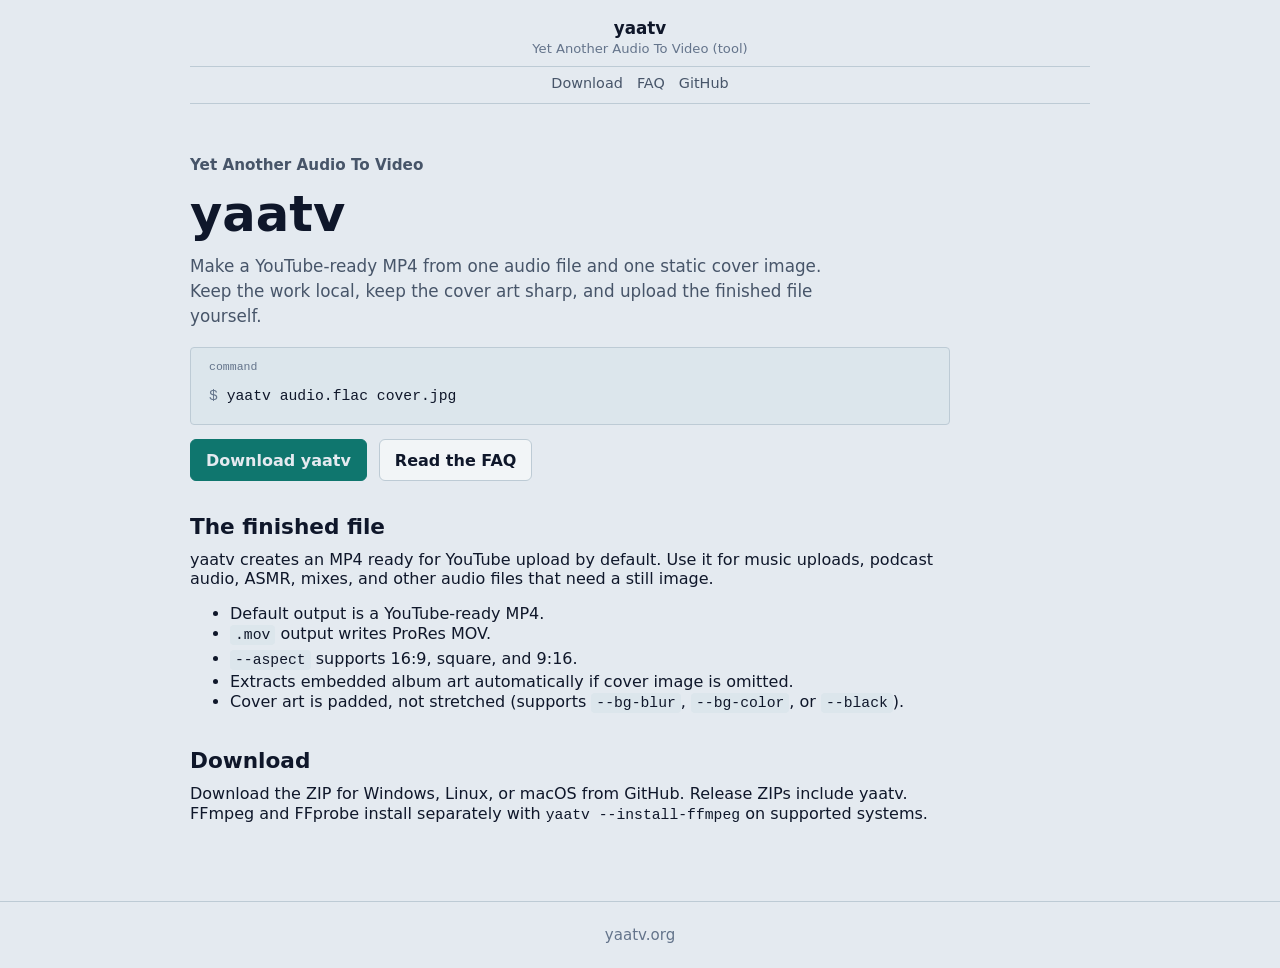
==== docs/index.html @ 875db694 "docs: update website styling and FAQ documentation" ====
<!doctype html>
<html lang="en">
  <head>
    <meta charset="utf-8">
    <meta name="viewport" content="width=device-width, initial-scale=1">
    <meta
      name="description"
      content="yaatv makes a YouTube-ready MP4 from one audio file and one static cover image for music, ASMR, podcasts, and other audio uploads."
    <meta name="theme-color" media="(prefers-color-scheme: light)" content="#e4eaf0">
    <meta name="theme-color" media="(prefers-color-scheme: dark)" content="#101a28">
    <meta property="og:site_name" content="yaatv">
    <meta property="og:type" content="website">
    <meta property="og:url" content="https://yaatv.org/">
    <meta property="og:title" content="yaatv - Yet Another Audio To Video">
    <meta property="og:description" content="Make a YouTube-ready MP4 from one audio file and one static cover image.">
    <meta property="og:image" content="https://yaatv.org/docs-assets/yaatv-sample.jpg">
    <meta property="og:image:alt" content="A static-image MP4 generated by yaatv.">
    <meta name="twitter:card" content="summary_large_image">
    <meta name="twitter:title" content="yaatv - Yet Another Audio To Video">
    <meta name="twitter:description" content="Make a YouTube-ready MP4 from one audio file and one static cover image.">
    <meta name="twitter:image" content="https://yaatv.org/docs-assets/yaatv-sample.jpg">
    <title>yaatv - Yet Another Audio To Video</title>
    <link rel="stylesheet" href="styles.css">
    <script type="application/ld+json">
      {
        "@context": "https://schema.org",
        "@graph": [
          {
            "@type": "WebSite",
            "@id": "https://yaatv.org/#website",
            "name": "yaatv",
            "alternateName": "Yet Another Audio To Video",
            "url": "https://yaatv.org/"
          },
          {
            "@type": "SoftwareApplication",
            "@id": "https://yaatv.org/#software",
            "name": "yaatv",
            "alternateName": "Yet Another Audio To Video",
            "description": "yaatv makes a YouTube-ready MP4 from one audio file and one static cover image.",
            "url": "https://yaatv.org/",
            "codeRepository": "https://github.com/yaatv/yaatv",
            "downloadUrl": "https://github.com/yaatv/yaatv/releases/latest",
            "license": "https://github.com/yaatv/yaatv/blob/main/LICENSE",
            "applicationCategory": "MultimediaApplication",
            "operatingSystem": [
              "Windows x64",
              "Linux x64",
              "macOS x64",
              "macOS arm64"
            ],
            "softwareRequirements": "FFmpeg and FFprobe",
            "image": "https://yaatv.org/docs-assets/yaatv-sample.jpg"
          }
        ]
      }
    </script>
  </head>
  <body>
    <header class="site-header">
      <a class="brand" href="#top" aria-label="yaatv home">
        <span class="brand-name">yaatv</span>
        <span class="brand-description">Yet Another Audio To Video (tool)</span>
      </a>
      <nav class="site-nav" aria-label="Primary">
        <a href="download/">Download</a>
        <a href="faq/">FAQ</a>
        <a href="https://github.com/yaatv/yaatv">GitHub</a>
      </nav>
    </header>

    <main id="top">
      <section class="plain-page" aria-labelledby="hero-title">
        <p class="project-label">Yet Another Audio To Video</p>
        <h1 id="hero-title">yaatv</h1>
        <p class="lead">
          Make a YouTube-ready MP4 from one audio file and one static cover image. Keep the work local, keep the cover
          art sharp, and upload the finished file yourself.
        </p>
        <pre class="command" aria-label="Command"><code><span class="prompt">$</span> yaatv audio.flac cover.jpg</code></pre>
        <div class="actions" role="group" aria-label="Primary actions">
          <a class="button button-primary" href="download/">Download yaatv</a>
          <a class="button" href="faq/">Read the FAQ</a>
        </div>

        <h2>The finished file</h2>
        <p>
          yaatv creates an MP4 ready for YouTube upload by default. Use it for music uploads, podcast audio, ASMR,
          mixes, and other audio files that need a still image.
        </p>
        <ul>
          <li>Default output is a YouTube-ready MP4.</li>
          <li><code>.mov</code> output writes ProRes MOV.</li>
          <li><code>--aspect</code> supports 16:9, square, and 9:16.</li>
          <li>Extracts embedded album art automatically if cover image is omitted.</li>
          <li>Cover art is padded, not stretched (supports <code>--bg-blur</code>, <code>--bg-color</code>, or <code>--black</code>).</li>
        </ul>

        <h2>Download</h2>
        <p>
          Download the ZIP for Windows, Linux, or macOS from GitHub. Release ZIPs include yaatv. FFmpeg and FFprobe
          install separately with <code>yaatv --install-ffmpeg</code> on supported systems.
        </p>
      </section>
    </main>

    <footer class="site-footer">
      <span>yaatv.org</span>
    </footer>
  </body>
</html>
---- docs/styles.css ----
:root {
  color-scheme: dark;
  --bg: #101a28;
  --surface: #1d2c3c;
  --surface-soft: #243547;
  --text: #e6edf3;
  --muted: #b5c6d5;
  --subtle: #849cb0;
  --line: #40576a;
  --code-bg: #0b131e;
  --code-text: #e6edf3;
  --accent: #5eead4;
  --accent-strong: #99f6e4;
  --link: #5eead4;
  font-family: "Source Sans 3", "Source Sans Pro", ui-sans-serif, system-ui, -apple-system, BlinkMacSystemFont, "Segoe UI", sans-serif;
}

@media (prefers-color-scheme: light) {
  :root {
    color-scheme: light;
    --bg: #e4eaf0;
    --surface: #f2f5f7;
    --surface-soft: #dce6ec;
    --text: #0f172a;
    --muted: #475569;
    --subtle: #64748b;
    --line: #bdcbd5;
    --code-bg: #dce6ec;
    --code-text: #0f172a;
    --accent: #0f766e;
    --accent-strong: #115e59;
    --link: #0f766e;
  }
}

* {
  box-sizing: border-box;
}

body {
  margin: 0;
  background: var(--bg);
  color: var(--text);
}

a {
  color: var(--link);
  text-decoration-thickness: 1px;
  text-underline-offset: 3px;
}

.site-header {
  z-index: 10;
  display: grid;
  grid-template-columns: 1fr;
  gap: 10px;
  width: min(900px, calc(100% - 40px));
  margin: 0 auto;
  padding: 18px 0 12px;
  background: var(--bg);
  border-bottom: 1px solid var(--line);
}

.brand {
  display: grid;
  gap: 3px;
  justify-self: center;
  justify-items: center;
  color: var(--text);
  text-align: center;
  text-decoration: none;
}

.brand-name {
  font-size: 1.05rem;
  font-weight: 750;
  letter-spacing: 0;
}

.brand-description {
  color: var(--subtle);
  font-size: 0.82rem;
  font-weight: 500;
  letter-spacing: 0;
}

.site-nav {
  display: flex;
  align-items: center;
  flex-wrap: wrap;
  justify-content: center;
  gap: 14px;
  padding-top: 8px;
  border-top: 1px solid var(--line);
  font-size: 0.9rem;
}

.site-nav a {
  color: var(--muted);
  text-decoration: none;
  white-space: nowrap;
}

.site-nav a:hover {
  color: var(--text);
}

main {
  width: min(900px, calc(100% - 40px));
  margin: 0 auto;
}

.plain-page {
  max-width: 760px;
  padding: 52px 0 58px;
}

.page-hero {
  max-width: 760px;
  padding: 64px 0 48px;
}

.project-label {
  margin: 0 0 16px;
  color: var(--muted);
  font-size: 0.95rem;
  font-weight: 700;
}

h1,
h2,
p {
  margin-top: 0;
}

h1 {
  max-width: 680px;
  margin-bottom: 14px;
  font-size: 3.1rem;
  line-height: 1;
  letter-spacing: 0;
}

h2 {
  margin: 34px 0 10px;
  font-size: 1.35rem;
  line-height: 1.15;
  letter-spacing: 0;
}

.lead {
  max-width: 640px;
  margin-bottom: 18px;
  color: var(--muted);
  font-size: 1.05rem;
  line-height: 1.5;
}

.actions {
  display: flex;
  flex-wrap: wrap;
  gap: 12px;
  margin-bottom: 20px;
}

.command + .actions {
  margin-top: 14px;
}

.button {
  display: inline-flex;
  min-height: 42px;
  align-items: center;
  justify-content: center;
  padding: 10px 15px;
  border: 1px solid var(--line);
  border-radius: 6px;
  background: var(--surface);
  color: var(--text);
  font-weight: 650;
  text-decoration: none;
}

.button:hover {
  border-color: var(--accent);
}

.button-primary {
  border-color: var(--accent);
  background: var(--accent);
  color: var(--bg);
}

.button-primary:hover {
  border-color: var(--accent-strong);
  background: var(--accent-strong);
}

.command {
  position: relative;
  margin: 0;
  padding: 36px 18px 16px;
  overflow-x: auto;
  border: 1px solid var(--line);
  border-radius: 4px;
  background: var(--code-bg);
  color: var(--code-text);
}

.command::before {
  position: absolute;
  top: 12px;
  left: 18px;
  color: var(--subtle);
  font-family: ui-monospace, "SFMono-Regular", Consolas, "Liberation Mono", monospace;
  font-size: 0.72rem;
  letter-spacing: 0;
  text-transform: lowercase;
  content: "command";
}

code {
  font-family: ui-monospace, "SFMono-Regular", Consolas, "Liberation Mono", monospace;
  font-size: 0.92rem;
  line-height: 1.65;
}

p code {
  white-space: nowrap;
}

pre code {
  display: block;
  color: var(--code-text);
  white-space: pre;
}

.command .prompt {
  color: var(--subtle);
}

td code,
li code {
  padding: 2px 5px;
  border-radius: 4px;
  background: var(--surface-soft);
  color: var(--text);
}

td code {
  white-space: nowrap;
}

.section {
  padding: 42px 0;
  border-top: 1px solid var(--line);
}

.section-header {
  max-width: 720px;
  margin-bottom: 22px;
}

.section-header p,
.note {
  color: var(--muted);
  line-height: 1.65;
}

.two-column {
  display: grid;
  grid-template-columns: minmax(0, 0.9fr) minmax(320px, 1.1fr);
  gap: 42px;
  align-items: start;
}

.table-wrap {
  overflow-x: auto;
  border: 1px solid var(--line);
  border-radius: 8px;
  background: var(--surface);
}

table {
  width: 100%;
  border-collapse: collapse;
}

th,
td {
  padding: 14px 16px;
  border-bottom: 1px solid var(--line);
  text-align: left;
  vertical-align: top;
}

th {
  background: var(--surface-soft);
  color: var(--text);
  font-size: 0.92rem;
  font-weight: 700;
}

td {
  color: var(--muted);
}

tbody tr:last-child td {
  border-bottom: 0;
}

.note {
  margin: 16px 0 0;
}

.faq-list {
  display: grid;
  gap: 26px;
}

.faq-item {
  max-width: 820px;
}

.faq-item h2 {
  font-size: 1.35rem;
}

.faq-item p {
  color: var(--muted);
  line-height: 1.65;
}

.site-footer {
  display: flex;
  flex-wrap: wrap;
  justify-content: center;
  gap: 16px 28px;
  padding: 24px 32px;
  border-top: 1px solid var(--line);
  color: var(--subtle);
  font-size: 0.94rem;
}

@media (max-width: 860px) {
  .site-header {
    width: min(100% - 32px, 680px);
    padding: 16px 0 12px;
  }

  .site-nav {
    gap: 12px;
  }

  main {
    width: min(100% - 32px, 680px);
  }

  .two-column {
    grid-template-columns: 1fr;
  }

  .plain-page {
    padding: 42px 0 48px;
  }

  .page-hero {
    padding: 46px 0 38px;
  }

  h1 {
    font-size: 2.8rem;
  }
}

@media (max-width: 640px) {
  .site-header {
    width: min(100% - 20px, 680px);
    padding: 14px 0 10px;
  }

  .brand-name {
    font-size: 0.95rem;
  }

  .brand-description {
    font-size: 0.78rem;
  }

  .site-nav {
    gap: 10px;
    font-size: 0.85rem;
  }

  main {
    width: min(100% - 20px, 680px);
  }

  .plain-page {
    padding: 30px 0 36px;
  }

  .page-hero {
    padding: 28px 0 30px;
  }

  h1 {
    font-size: 2.5rem;
  }

  .lead {
    font-size: 1rem;
    line-height: 1.5;
  }

  .button {
    width: 100%;
  }

  .command {
    padding: 34px 14px 12px;
    font-size: 0.82rem;
  }

  code {
    font-size: 0.82rem;
  }

  .section {
    padding: 28px 0;
  }

  th,
  td {
    padding: 10px 8px;
    font-size: 0.88rem;
  }

  td code,
  li code {
    font-size: 0.78rem;
  }

  .site-footer {
    padding: 18px 16px;
    font-size: 0.85rem;
    gap: 12px 18px;
  }
}

@media (max-width: 400px) {
  .site-header {
    width: min(100% - 16px, 680px);
    padding: 12px 0 10px;
  }

  .brand-name {
    font-size: 0.9rem;
  }

  .brand-description {
    font-size: 0.74rem;
  }

  .site-nav {
    font-size: 0.8rem;
    gap: 8px 10px;
  }

  main {
    width: min(100% - 16px, 680px);
  }

  h1 {
    font-size: 2rem;
  }

  .lead {
    font-size: 0.94rem;
  }

  .command {
    padding: 32px 12px 10px;
    font-size: 0.78rem;
  }

  code {
    font-size: 0.78rem;
  }

  .section {
    padding: 22px 0;
  }

}
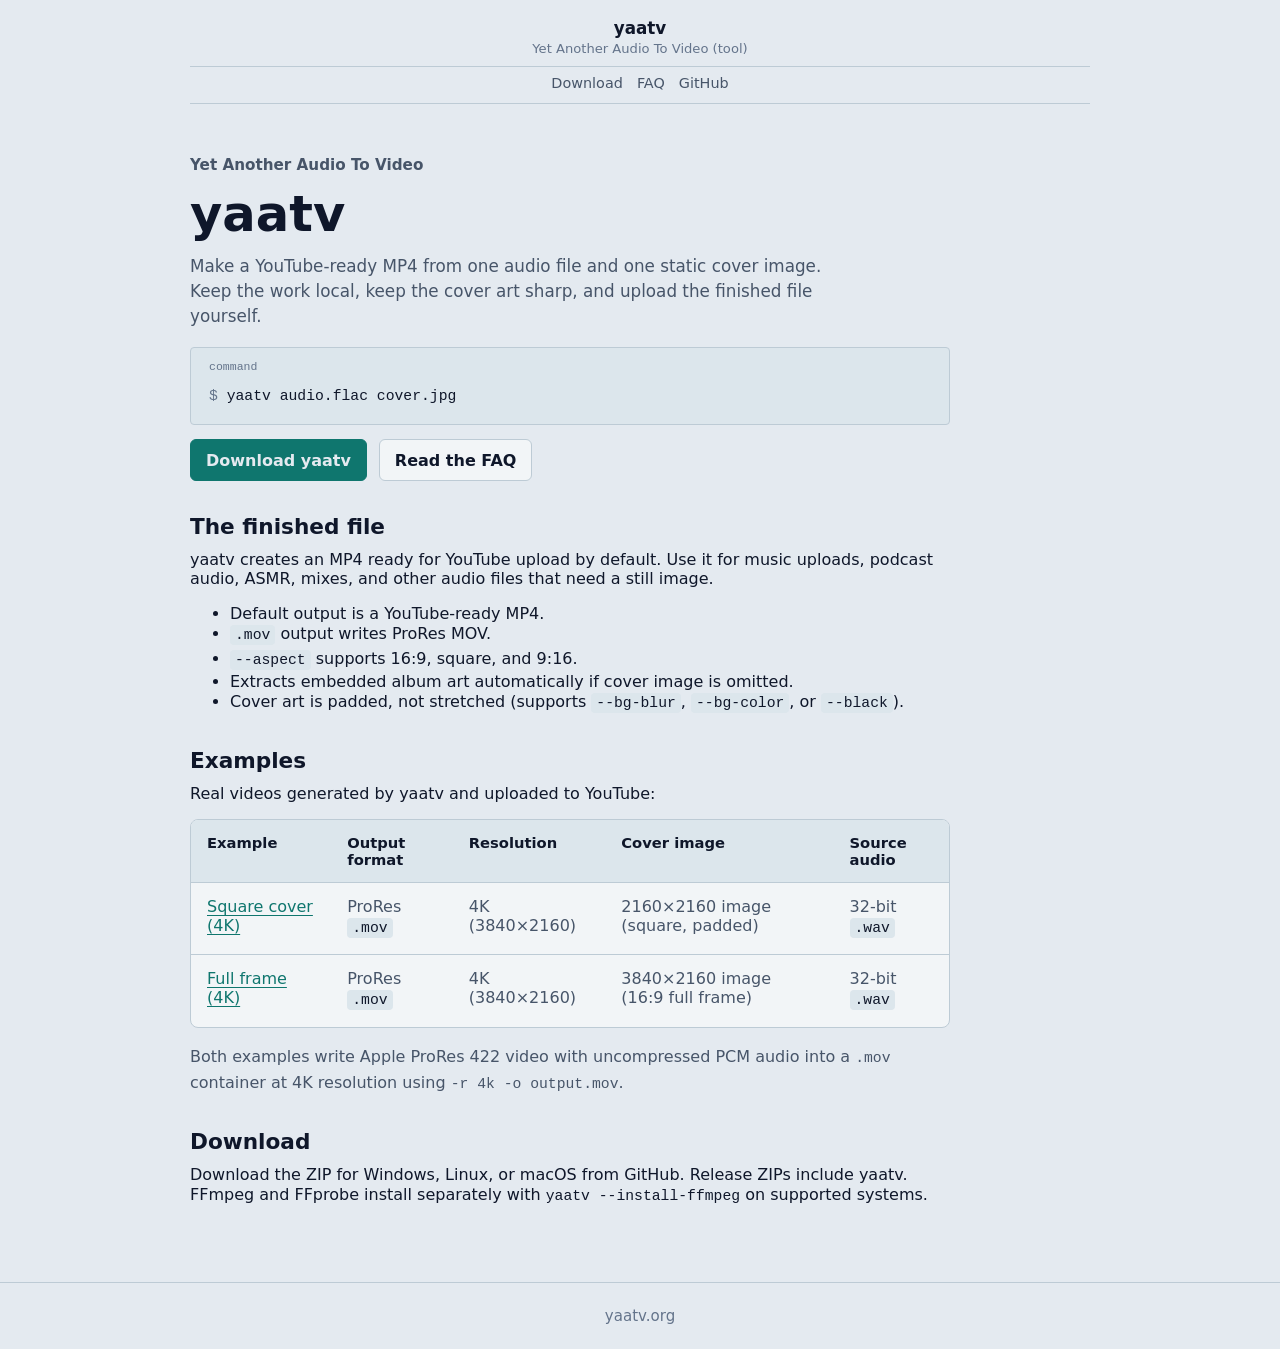
==== commit b57233f0: "feat: add CodeQL workflow, YouTube upload examples, and documentation updates" ====
--- a/docs/index.html
+++ b/docs/index.html
@@ -96,6 +96,51 @@
           <li>Cover art is padded, not stretched (supports <code>--bg-blur</code>, <code>--bg-color</code>, or <code>--black</code>).</li>
         </ul>
 
+        <h2>Examples</h2>
+        <p>
+          Real videos generated by yaatv and uploaded to YouTube:
+        </p>
+        <div class="table-wrap">
+          <table>
+            <thead>
+              <tr>
+                <th scope="col">Example</th>
+                <th scope="col">Output format</th>
+                <th scope="col">Resolution</th>
+                <th scope="col">Cover image</th>
+                <th scope="col">Source audio</th>
+              </tr>
+            </thead>
+            <tbody>
+              <tr>
+                <td>
+                  <a href="https://www.youtube.com/watch?v=T6CpHPz9WJ4" target="_blank" rel="noopener noreferrer">
+                    Square cover (4K)
+                  </a>
+                </td>
+                <td>ProRes <code>.mov</code></td>
+                <td>4K (3840&times;2160)</td>
+                <td>2160&times;2160 image (square, padded)</td>
+                <td>32-bit <code>.wav</code></td>
+              </tr>
+              <tr>
+                <td>
+                  <a href="https://www.youtube.com/watch?v=O-B-FxHvz5c" target="_blank" rel="noopener noreferrer">
+                    Full frame (4K)
+                  </a>
+                </td>
+                <td>ProRes <code>.mov</code></td>
+                <td>4K (3840&times;2160)</td>
+                <td>3840&times;2160 image (16:9 full frame)</td>
+                <td>32-bit <code>.wav</code></td>
+              </tr>
+            </tbody>
+          </table>
+        </div>
+        <p class="note">
+          Both examples write Apple ProRes 422 video with uncompressed PCM audio into a <code>.mov</code> container at 4K resolution using <code>-r 4k -o output.mov</code>.
+        </p>
+
         <h2>Download</h2>
         <p>
           Download the ZIP for Windows, Linux, or macOS from GitHub. Release ZIPs include yaatv. FFmpeg and FFprobe
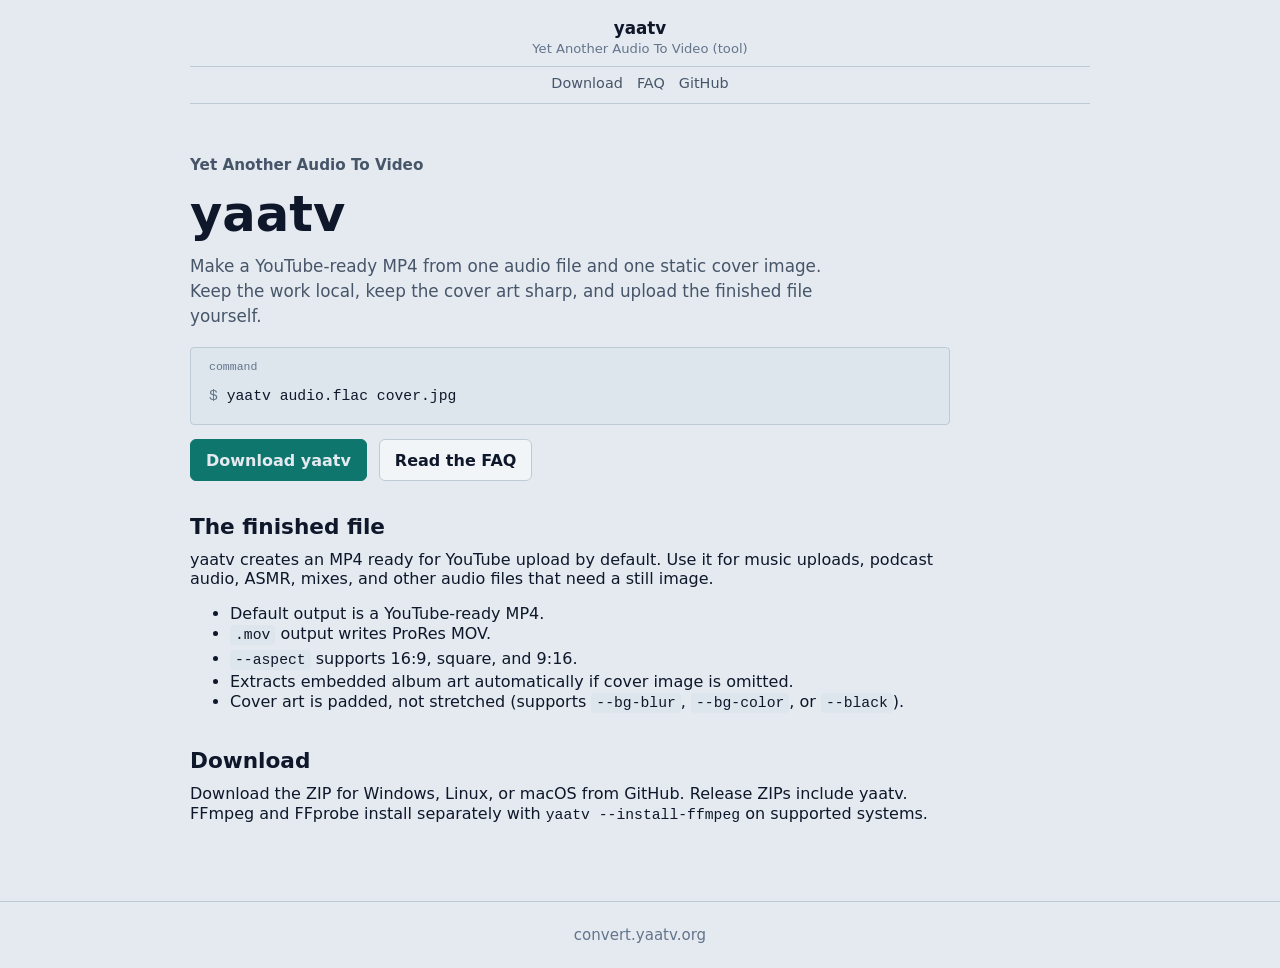
==== commit d8c056ff: "feat: migrate documentation and site to convert.yaatv.org with Cloudflare worker config" ====
--- a/docs/index.html
+++ b/docs/index.html
@@ -10,15 +10,15 @@
     <meta name="theme-color" media="(prefers-color-scheme: dark)" content="#101a28">
     <meta property="og:site_name" content="yaatv">
     <meta property="og:type" content="website">
-    <meta property="og:url" content="https://yaatv.org/">
+    <meta property="og:url" content="https://convert.yaatv.org/">
     <meta property="og:title" content="yaatv - Yet Another Audio To Video">
     <meta property="og:description" content="Make a YouTube-ready MP4 from one audio file and one static cover image.">
-    <meta property="og:image" content="https://yaatv.org/docs-assets/yaatv-sample.jpg">
+    <meta property="og:image" content="https://convert.yaatv.org/docs-assets/yaatv-sample.jpg">
     <meta property="og:image:alt" content="A static-image MP4 generated by yaatv.">
     <meta name="twitter:card" content="summary_large_image">
     <meta name="twitter:title" content="yaatv - Yet Another Audio To Video">
     <meta name="twitter:description" content="Make a YouTube-ready MP4 from one audio file and one static cover image.">
-    <meta name="twitter:image" content="https://yaatv.org/docs-assets/yaatv-sample.jpg">
+    <meta name="twitter:image" content="https://convert.yaatv.org/docs-assets/yaatv-sample.jpg">
     <title>yaatv - Yet Another Audio To Video</title>
     <link rel="stylesheet" href="styles.css">
     <script type="application/ld+json">
@@ -27,18 +27,18 @@
         "@graph": [
           {
             "@type": "WebSite",
-            "@id": "https://yaatv.org/#website",
+            "@id": "https://convert.yaatv.org/#website",
             "name": "yaatv",
             "alternateName": "Yet Another Audio To Video",
-            "url": "https://yaatv.org/"
+            "url": "https://convert.yaatv.org/"
           },
           {
             "@type": "SoftwareApplication",
-            "@id": "https://yaatv.org/#software",
+            "@id": "https://convert.yaatv.org/#software",
             "name": "yaatv",
             "alternateName": "Yet Another Audio To Video",
             "description": "yaatv makes a YouTube-ready MP4 from one audio file and one static cover image.",
-            "url": "https://yaatv.org/",
+            "url": "https://convert.yaatv.org/",
             "codeRepository": "https://github.com/yaatv/yaatv",
             "downloadUrl": "https://github.com/yaatv/yaatv/releases/latest",
             "license": "https://github.com/yaatv/yaatv/blob/main/LICENSE",
@@ -50,7 +50,7 @@
               "macOS arm64"
             ],
             "softwareRequirements": "FFmpeg and FFprobe",
-            "image": "https://yaatv.org/docs-assets/yaatv-sample.jpg"
+            "image": "https://convert.yaatv.org/docs-assets/yaatv-sample.jpg"
           }
         ]
       }
@@ -96,51 +96,6 @@
           <li>Cover art is padded, not stretched (supports <code>--bg-blur</code>, <code>--bg-color</code>, or <code>--black</code>).</li>
         </ul>
 
-        <h2>Examples</h2>
-        <p>
-          Real videos generated by yaatv and uploaded to YouTube:
-        </p>
-        <div class="table-wrap">
-          <table>
-            <thead>
-              <tr>
-                <th scope="col">Example</th>
-                <th scope="col">Output format</th>
-                <th scope="col">Resolution</th>
-                <th scope="col">Cover image</th>
-                <th scope="col">Source audio</th>
-              </tr>
-            </thead>
-            <tbody>
-              <tr>
-                <td>
-                  <a href="https://www.youtube.com/watch?v=T6CpHPz9WJ4" target="_blank" rel="noopener noreferrer">
-                    Square cover (4K)
-                  </a>
-                </td>
-                <td>ProRes <code>.mov</code></td>
-                <td>4K (3840&times;2160)</td>
-                <td>2160&times;2160 image (square, padded)</td>
-                <td>32-bit <code>.wav</code></td>
-              </tr>
-              <tr>
-                <td>
-                  <a href="https://www.youtube.com/watch?v=O-B-FxHvz5c" target="_blank" rel="noopener noreferrer">
-                    Full frame (4K)
-                  </a>
-                </td>
-                <td>ProRes <code>.mov</code></td>
-                <td>4K (3840&times;2160)</td>
-                <td>3840&times;2160 image (16:9 full frame)</td>
-                <td>32-bit <code>.wav</code></td>
-              </tr>
-            </tbody>
-          </table>
-        </div>
-        <p class="note">
-          Both examples write Apple ProRes 422 video with uncompressed PCM audio into a <code>.mov</code> container at 4K resolution using <code>-r 4k -o output.mov</code>.
-        </p>
-
         <h2>Download</h2>
         <p>
           Download the ZIP for Windows, Linux, or macOS from GitHub. Release ZIPs include yaatv. FFmpeg and FFprobe
@@ -150,7 +105,7 @@
     </main>
 
     <footer class="site-footer">
-      <span>yaatv.org</span>
+      <span>convert.yaatv.org</span>
     </footer>
   </body>
 </html>
